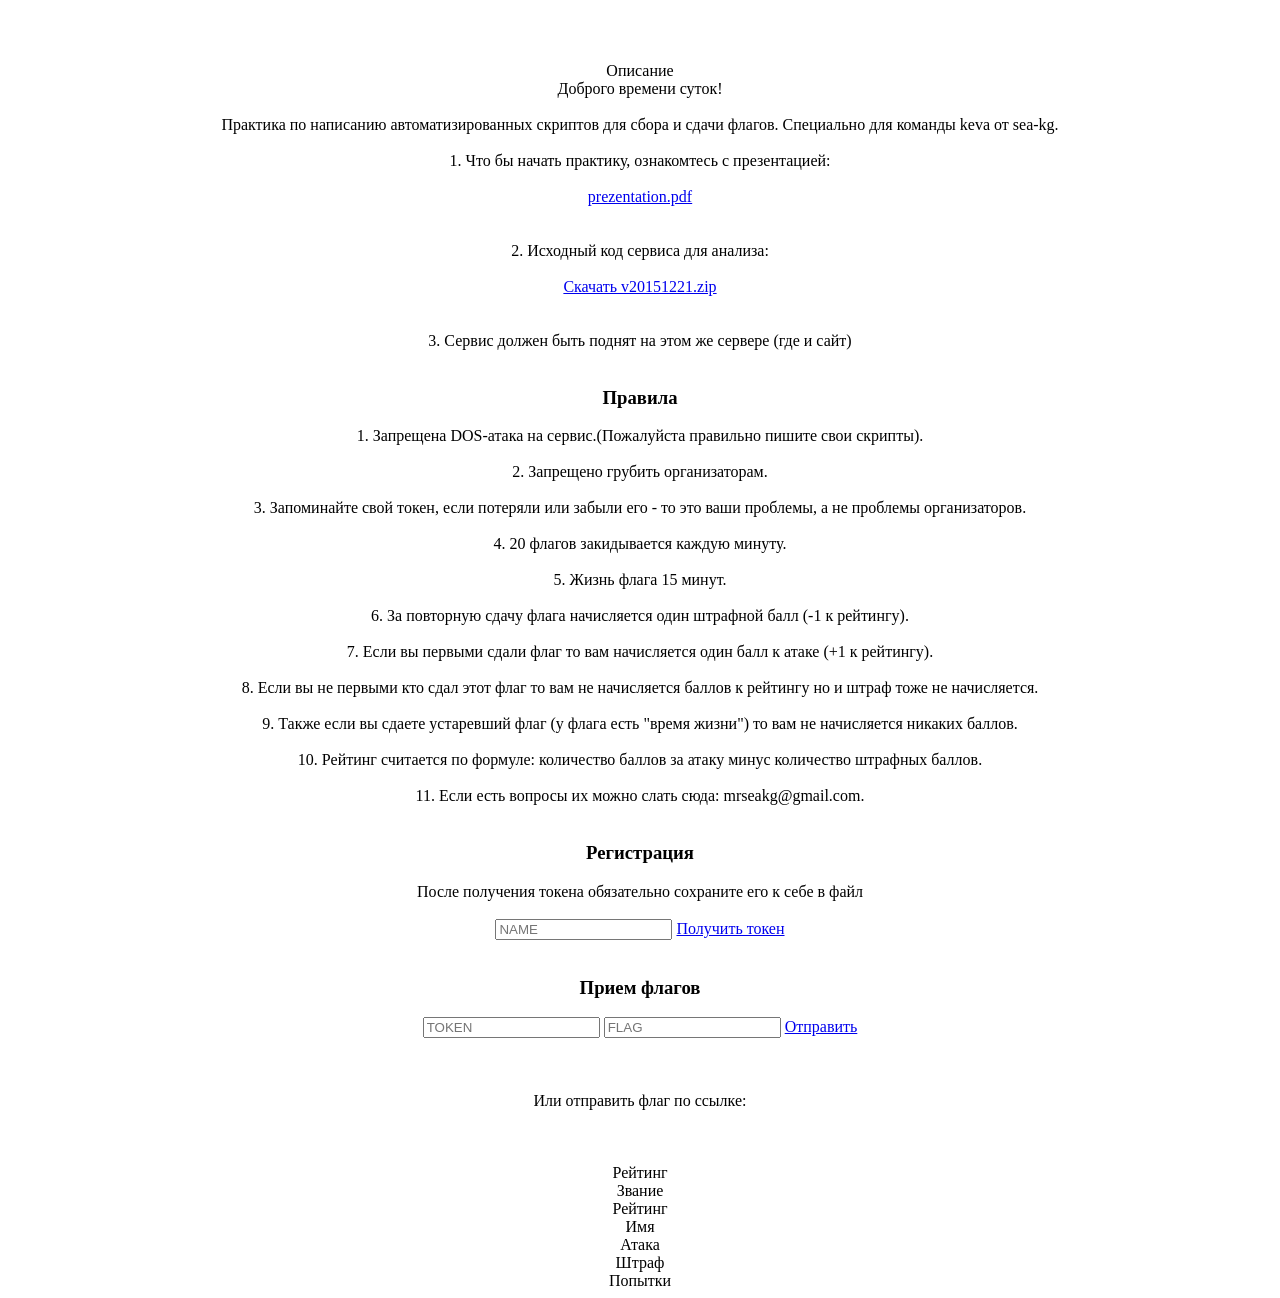
==== www/index.html @ c1d373c5 "Prepare handler rating" ====
<!DOCTYPE html>
<html>
	<head>
		<meta charset="utf-8">
		<title>ctf01d automation training</title>
		<link href="css/fhq.automationussr.css" rel="stylesheet" type="text/css">
		<script src="js/jquery-3.1.0.min.js" type="text/javascript"></script>
		<script src="js/fhq.automation-ussr.js"></script>
	</head>
	<body class="">
    <center>
		<div class="header">
		</div><br><br><br>
		<div class="content">
			<div class="content-block">
				<div class="content-header">Описание</div>
				<div class="content-text">
					Доброго времени суток!<br/><br/>
					Практика по написанию автоматизированных скриптов для сбора и сдачи флагов.
					Специально для команды keva от sea-kg.
					<br/><br/>
					1. Что бы начать практику, ознакомтесь c презентацией:<br/><br/>
					<center>
					<a href="prezentation.pdf" target="_blank">prezentation.pdf</a>
					</center>
					<br/><br/>
					2. Исходный код сервиса для анализа:<br/><br/>
					<center>
					<a href="v20151221.zip" target="_blank">Скачать v20151221.zip</a>
					</center>
					<br/><br/>
					3. Сервис должен быть поднят на этом же сервере (где и сайт)<br/><br/>
					<h3>Правила</h3>
					1. Запрещена DOS-атака на сервис.(Пожалуйста правильно пишите свои скрипты).
					<br><br>
					2. Запрещено грубить организаторам.<br><br>
					3. Запоминайте свой токен, если потеряли или забыли его - то это ваши проблемы, а не проблемы организаторов.<br><br>
					4. 20 флагов закидывается каждую минуту.<br><br>
					5. Жизнь флага 15 минут.<br><br>
					6. За повторную сдачу флага начисляется один штрафной балл (-1 к рейтингу).<br><br>
					7. Если вы первыми сдали флаг то вам начисляется один балл к атаке (+1 к рейтингу).<br><br>
					8. Если вы не первыми кто сдал этот флаг то вам не начисляется баллов к рейтингу но и штраф тоже не начисляется.<br><br>
					9. Также если вы сдаете устаревший флаг (у флага есть "время жизни") то вам не начисляется никаких баллов.<br><br>
					10. Рейтинг считается по формуле: количество баллов за атаку минус количество штрафных баллов.<br><br>
					11. Если есть вопросы их можно слать сюда: mrseakg@gmail.com.<br><br>
					<h3>Регистрация</h3>
					После получения токена обязательно сохраните его к себе в файл<br><br>
					<input type="text" id="user-name" placeholder="NAME" value=""/>
					<a class="fhqbtn" id="get_token" href="javascript:void(0)">Получить токен</a><br><br>
					<div id="user-token"></div>
					<h3>Прием флагов</h3>
					<input type="text" id="accept-token" placeholder="TOKEN" value=""/>
					<input type="text" id="accept-flag" placeholder="FLAG" value=""/>
					<a id="accept_flag" class="fhqbtn" href="javascript:void(0)">Отправить</a><br><br>
					<div id="accept-result"></div><br><br>
					Или отправить флаг по ссылке:<br><br>
					<center>
						<a id="link_send" href="" target="_blank"></a>
					</center>
					<br/><br/>
				</div>
			</div>
			<div class="content-block">
				<div class="content-header">Рейтинг</div>
				<div class="content-text table" id="rating">
					<div class="rating row">
						<div class="cell">Звание</div>
						<div class="cell">Рейтинг</div>
						<div class="cell">Имя</div>
						<div class="cell">Атака</div>
						<div class="cell">Штраф</div>
						<div class="cell">Попытки</div>
					</div>
				</div>
			</div>
		</div>
</html>
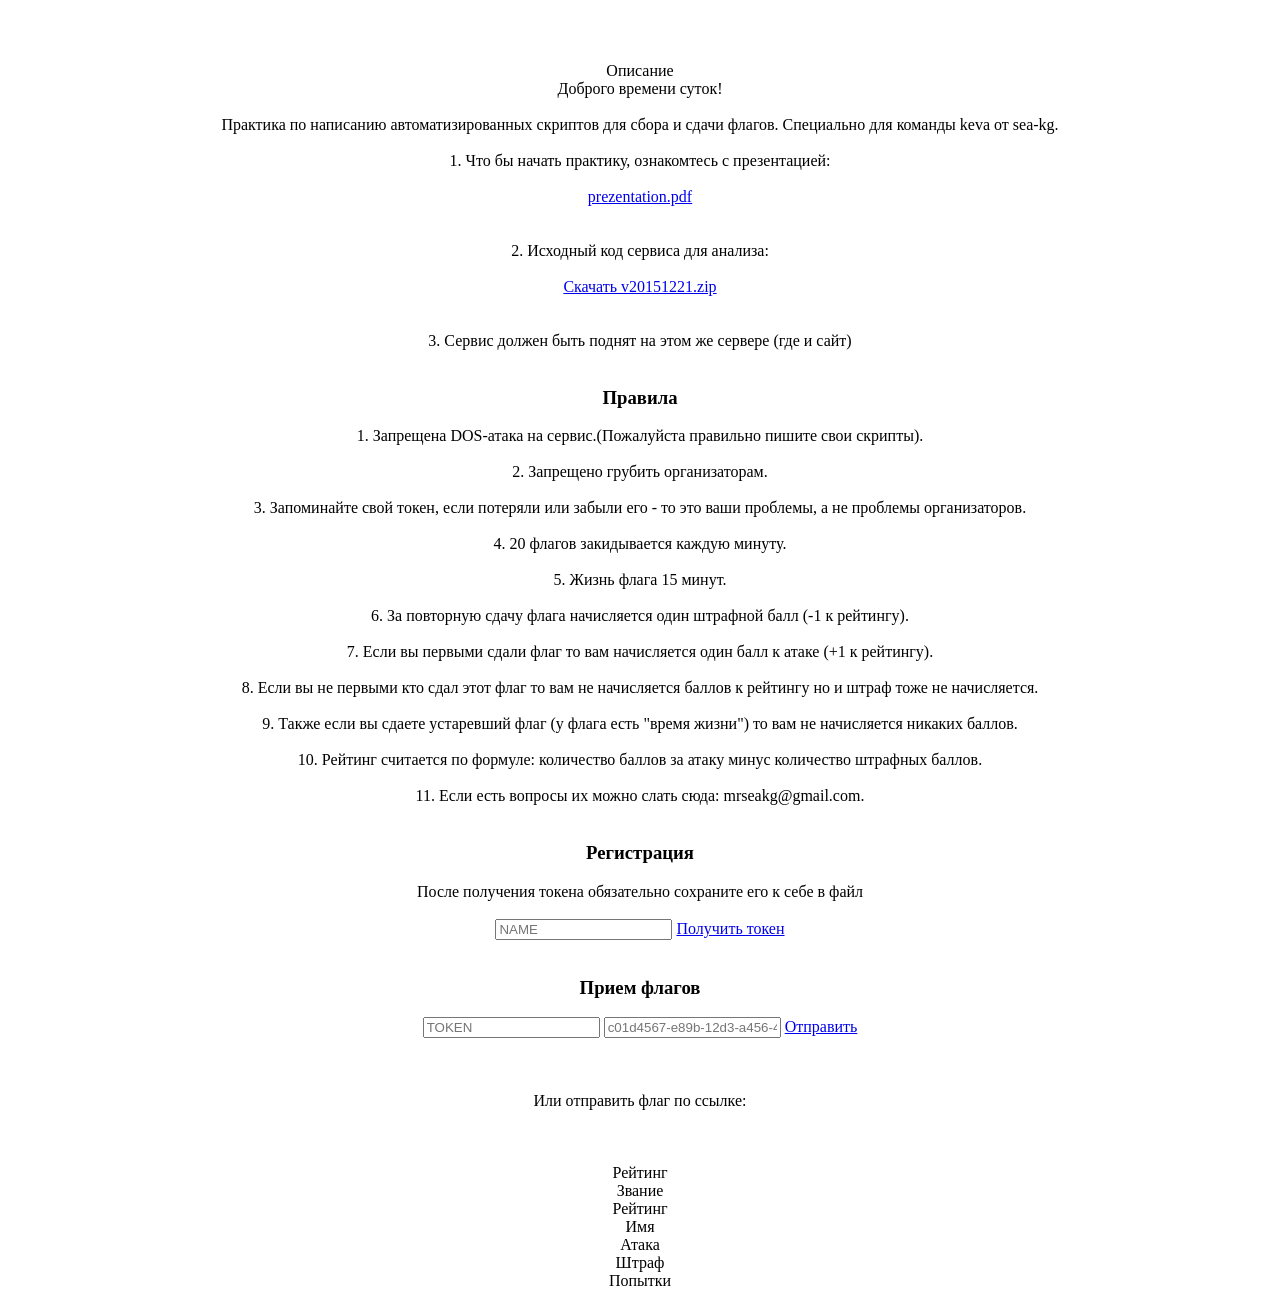
==== commit 07b1e8a4: "Added more checks before handling accepting flags" ====
--- a/www/index.html
+++ b/www/index.html
@@ -50,7 +50,7 @@
 					<div id="user-token"></div>
 					<h3>Прием флагов</h3>
 					<input type="text" id="accept-token" placeholder="TOKEN" value=""/>
-					<input type="text" id="accept-flag" placeholder="FLAG" value=""/>
+					<input type="text" id="accept-flag" placeholder="c01d4567-e89b-12d3-a456-426600000010" value=""/>
 					<a id="accept_flag" class="fhqbtn" href="javascript:void(0)">Отправить</a><br><br>
 					<div id="accept-result"></div><br><br>
 					Или отправить флаг по ссылке:<br><br>
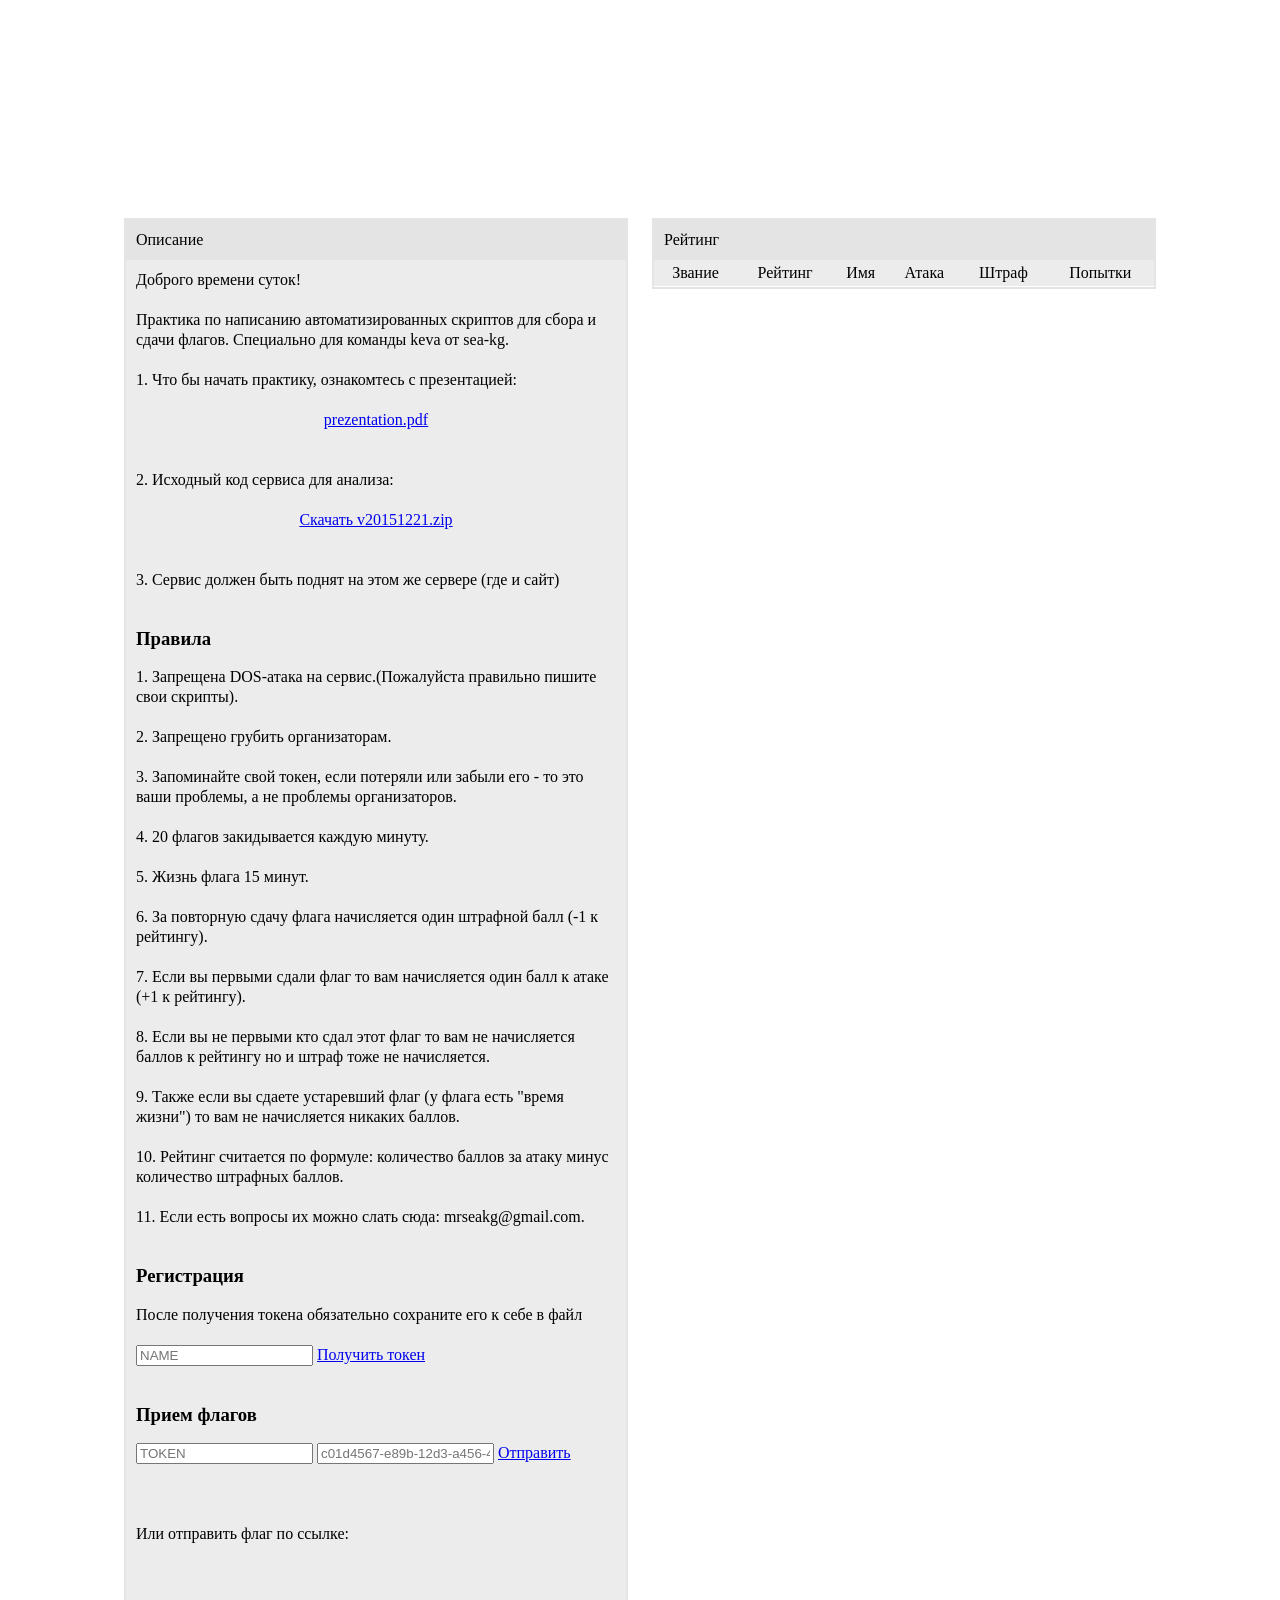
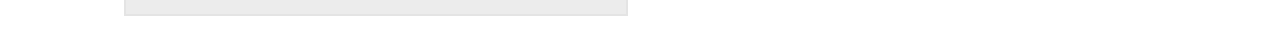
==== commit 46be0423: "Renamed files 'www/*/fhq.automationussr.*' to 'www/*/index.*'" ====
--- a/www/index.html
+++ b/www/index.html
@@ -3,9 +3,9 @@
 	<head>
 		<meta charset="utf-8">
 		<title>ctf01d automation training</title>
-		<link href="css/fhq.automationussr.css" rel="stylesheet" type="text/css">
+		<link href="css/index.css" rel="stylesheet" type="text/css">
 		<script src="js/jquery-3.1.0.min.js" type="text/javascript"></script>
-		<script src="js/fhq.automation-ussr.js"></script>
+		<script src="js/index.js"></script>
 	</head>
 	<body class="">
     <center>
--- a/www/css/index.css
+++ b/www/css/index.css
@@ -0,0 +1,81 @@
+
+body{
+	line-height: 20px;
+}
+
+h1 {
+	padding: 0px;
+	margin: 0px;
+}
+.header{
+	display: inline-block;
+	padding: 0px;
+	padding-bottom: 10px;
+	margin: 0px;
+	background-image: url(../images/backscreen3.png);
+	background-position: top center;
+	background-repeat: no-repeat;
+	width: 100%;
+	height: 150px;
+	/*line-height: 100px;*/
+	vertical-align: middle;
+	text-align: center;
+}
+
+.content{
+	padding: 0px;
+	margin: 0px;
+	vertical-align: top;
+	border-style: solid;
+	border-width:0px;
+	border-color:red;
+}
+
+.content-block{
+	display: inline-block;
+	border-style: solid;
+	border-width:2px;
+	border-color:#e4e4e4;
+	width: 500px;
+	margin: 10px;
+	/*position: relative;*/
+	vertical-align: top;
+	text-align: left;
+	background-color: rgba(228,228,228,0.7);
+}
+
+.content-header{
+	background-color: #e4e4e4;
+	padding: 10px;
+}
+.content-text{
+	padding: 10px;
+}
+
+.rating{
+	padding: 2px;
+}
+
+.table{
+	display: table;
+	width: 100%;
+	padding: 0px;
+}
+
+.row{
+	display: table-row;
+	
+}
+
+.cell{
+	display: table-cell;
+	padding: 3px;
+	text-align: center;
+	border-bottom: 1px solid #fff;
+}
+
+.row:hover{
+	background: #3e3e3e;
+	color: #e4e4e4;
+	cursor: pointer;
+}
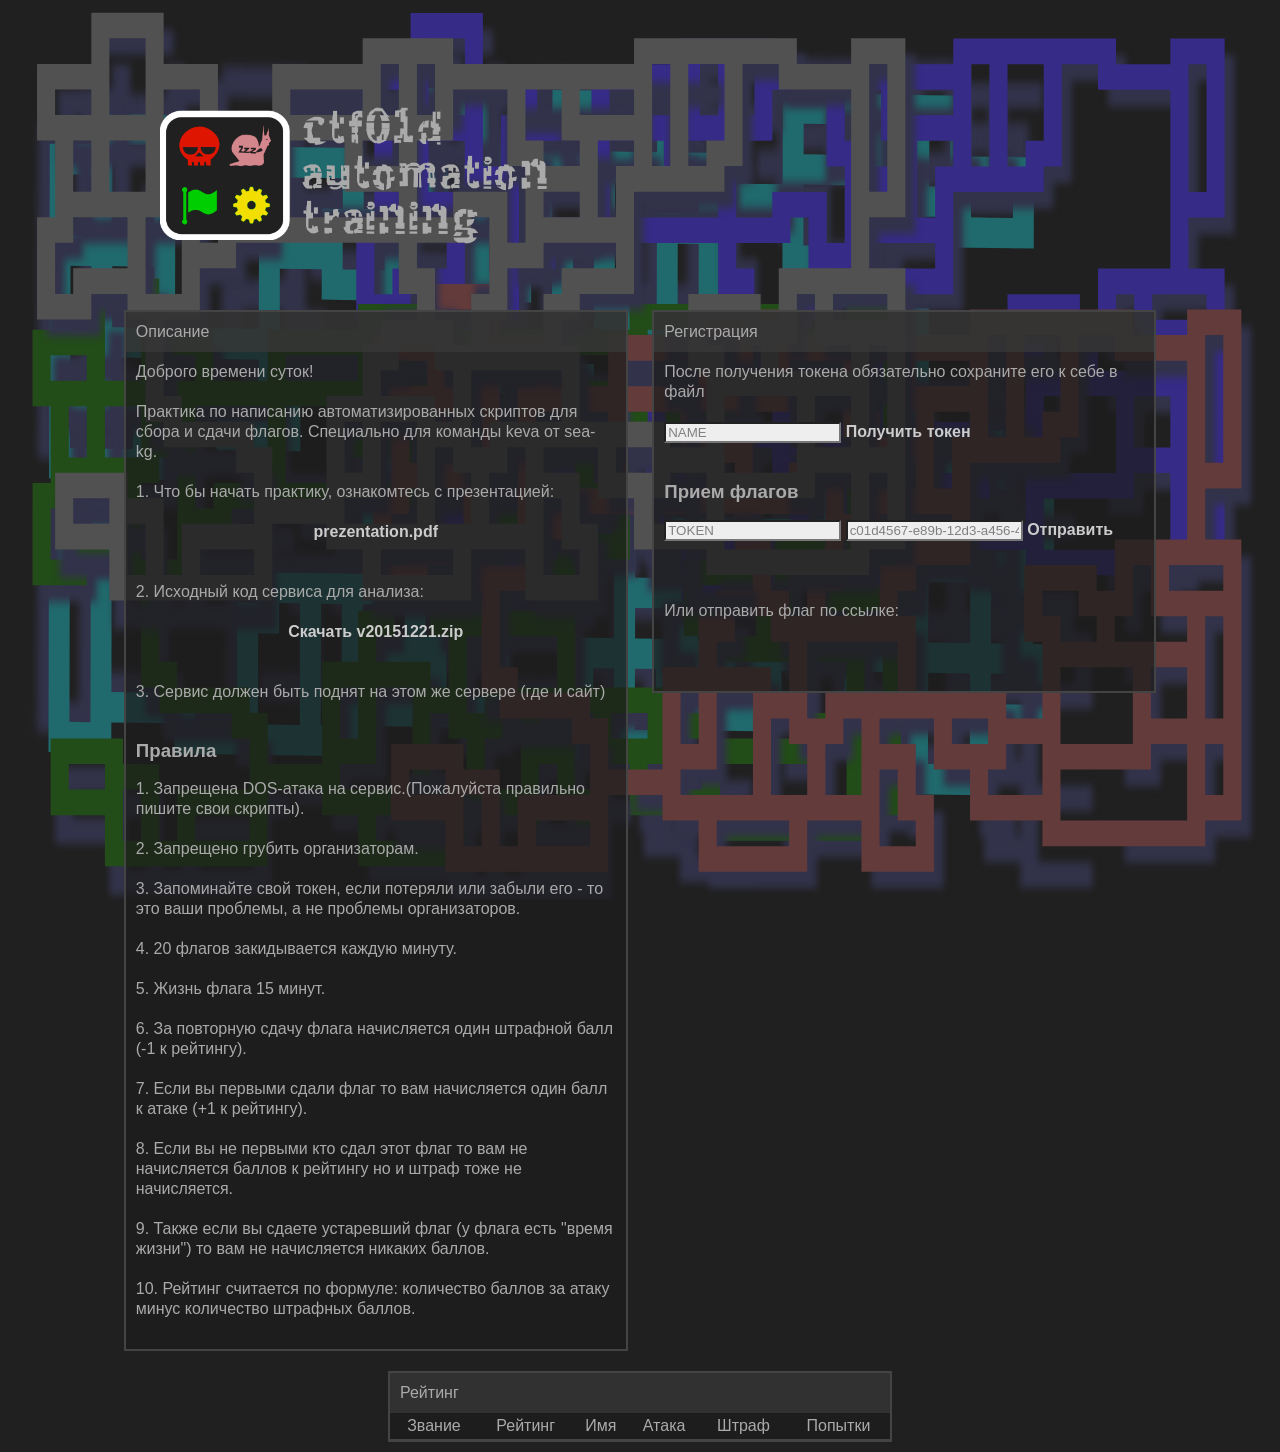
==== commit 1eb61eab: "Start redesign web front" ====
--- a/www/index.html
+++ b/www/index.html
@@ -1,77 +1,83 @@
 <!DOCTYPE html>
 <html>
-	<head>
-		<meta charset="utf-8">
-		<title>ctf01d automation training</title>
-		<link href="css/index.css" rel="stylesheet" type="text/css">
-		<script src="js/jquery-3.1.0.min.js" type="text/javascript"></script>
-		<script src="js/index.js"></script>
-	</head>
-	<body class="">
+  <head>
+    <meta charset="utf-8">
+    <title>ctf01d automation training</title>
+    <link rel="icon" type="image/png" sizes="32x32" href="/favicon-32x32.png">
+    <link rel="icon" type="image/png" sizes="16x16" href="/favicon-16x16.png">
+    <link href="css/index.css" rel="stylesheet" type="text/css">
+    <script src="js/jquery-3.1.0.min.js" type="text/javascript"></script>
+    <script src="js/index.js"></script>
+  </head>
+  <body class="">
     <center>
-		<div class="header">
-		</div><br><br><br>
-		<div class="content">
-			<div class="content-block">
-				<div class="content-header">Описание</div>
-				<div class="content-text">
-					Доброго времени суток!<br/><br/>
-					Практика по написанию автоматизированных скриптов для сбора и сдачи флагов.
-					Специально для команды keva от sea-kg.
-					<br/><br/>
-					1. Что бы начать практику, ознакомтесь c презентацией:<br/><br/>
-					<center>
-					<a href="prezentation.pdf" target="_blank">prezentation.pdf</a>
-					</center>
-					<br/><br/>
-					2. Исходный код сервиса для анализа:<br/><br/>
-					<center>
-					<a href="v20151221.zip" target="_blank">Скачать v20151221.zip</a>
-					</center>
-					<br/><br/>
-					3. Сервис должен быть поднят на этом же сервере (где и сайт)<br/><br/>
-					<h3>Правила</h3>
-					1. Запрещена DOS-атака на сервис.(Пожалуйста правильно пишите свои скрипты).
-					<br><br>
-					2. Запрещено грубить организаторам.<br><br>
-					3. Запоминайте свой токен, если потеряли или забыли его - то это ваши проблемы, а не проблемы организаторов.<br><br>
-					4. 20 флагов закидывается каждую минуту.<br><br>
-					5. Жизнь флага 15 минут.<br><br>
-					6. За повторную сдачу флага начисляется один штрафной балл (-1 к рейтингу).<br><br>
-					7. Если вы первыми сдали флаг то вам начисляется один балл к атаке (+1 к рейтингу).<br><br>
-					8. Если вы не первыми кто сдал этот флаг то вам не начисляется баллов к рейтингу но и штраф тоже не начисляется.<br><br>
-					9. Также если вы сдаете устаревший флаг (у флага есть "время жизни") то вам не начисляется никаких баллов.<br><br>
-					10. Рейтинг считается по формуле: количество баллов за атаку минус количество штрафных баллов.<br><br>
-					11. Если есть вопросы их можно слать сюда: mrseakg@gmail.com.<br><br>
-					<h3>Регистрация</h3>
-					После получения токена обязательно сохраните его к себе в файл<br><br>
-					<input type="text" id="user-name" placeholder="NAME" value=""/>
-					<a class="fhqbtn" id="get_token" href="javascript:void(0)">Получить токен</a><br><br>
-					<div id="user-token"></div>
-					<h3>Прием флагов</h3>
-					<input type="text" id="accept-token" placeholder="TOKEN" value=""/>
-					<input type="text" id="accept-flag" placeholder="c01d4567-e89b-12d3-a456-426600000010" value=""/>
-					<a id="accept_flag" class="fhqbtn" href="javascript:void(0)">Отправить</a><br><br>
-					<div id="accept-result"></div><br><br>
-					Или отправить флаг по ссылке:<br><br>
-					<center>
-						<a id="link_send" href="" target="_blank"></a>
-					</center>
-					<br/><br/>
-				</div>
-			</div>
-			<div class="content-block">
-				<div class="content-header">Рейтинг</div>
-				<div class="content-text table" id="rating">
-					<div class="rating row">
-						<div class="cell">Звание</div>
-						<div class="cell">Рейтинг</div>
-						<div class="cell">Имя</div>
-						<div class="cell">Атака</div>
-						<div class="cell">Штраф</div>
-						<div class="cell">Попытки</div>
-					</div>
-				</div>
-			</div>
-		</div>
+    <div class="ctf01d-automation-training-header">
+      ctf01d<br>automation<br>training
+    </div><br><br><br>
+    <div class="content">
+      <div class="content-block">
+        <div class="content-header">Описание</div>
+        <div class="content-text">
+          Доброго времени суток!<br/><br/>
+          Практика по написанию автоматизированных скриптов для сбора и сдачи флагов.
+          Специально для команды keva от sea-kg.
+          <br/><br/>
+          1. Что бы начать практику, ознакомтесь c презентацией:<br/><br/>
+          <center>
+          <a href="prezentation.pdf" target="_blank">prezentation.pdf</a>
+          </center>
+          <br/><br/>
+          2. Исходный код сервиса для анализа:<br/><br/>
+          <center>
+          <a href="v20151221.zip" target="_blank">Скачать v20151221.zip</a>
+          </center>
+          <br/><br/>
+          3. Сервис должен быть поднят на этом же сервере (где и сайт)<br/><br/>
+          <h3>Правила</h3>
+          1. Запрещена DOS-атака на сервис.(Пожалуйста правильно пишите свои скрипты).
+          <br><br>
+          2. Запрещено грубить организаторам.<br><br>
+          3. Запоминайте свой токен, если потеряли или забыли его - то это ваши проблемы, а не проблемы организаторов.<br><br>
+          4. 20 флагов закидывается каждую минуту.<br><br>
+          5. Жизнь флага 15 минут.<br><br>
+          6. За повторную сдачу флага начисляется один штрафной балл (-1 к рейтингу).<br><br>
+          7. Если вы первыми сдали флаг то вам начисляется один балл к атаке (+1 к рейтингу).<br><br>
+          8. Если вы не первыми кто сдал этот флаг то вам не начисляется баллов к рейтингу но и штраф тоже не начисляется.<br><br>
+          9. Также если вы сдаете устаревший флаг (у флага есть "время жизни") то вам не начисляется никаких баллов.<br><br>
+          10. Рейтинг считается по формуле: количество баллов за атаку минус количество штрафных баллов.<br><br>
+        </div>
+      </div>
+      <div class="content-block">
+        <div class="content-header">Регистрация</div>
+        <div class="content-text">
+          После получения токена обязательно сохраните его к себе в файл<br><br>
+          <input type="text" id="user-name" placeholder="NAME" value=""/>
+          <a class="fhqbtn" id="get_token" href="javascript:void(0)">Получить токен</a><br><br>
+          <div id="user-token"></div>
+          <h3>Прием флагов</h3>
+          <input type="text" id="accept-token" placeholder="TOKEN" value=""/>
+          <input type="text" id="accept-flag" placeholder="c01d4567-e89b-12d3-a456-426600000010" value=""/>
+          <a id="accept_flag" class="fhqbtn" href="javascript:void(0)">Отправить</a><br><br>
+          <div id="accept-result"></div><br><br>
+          Или отправить флаг по ссылке:<br><br>
+          <center>
+            <a id="link_send" href="" target="_blank"></a>
+          </center>
+          <br/><br/>
+        </div>
+      </div>
+      <div class="content-block">
+        <div class="content-header">Рейтинг</div>
+        <div class="content-text table" id="rating">
+          <div class="rating row">
+            <div class="cell">Звание</div>
+            <div class="cell">Рейтинг</div>
+            <div class="cell">Имя</div>
+            <div class="cell">Атака</div>
+            <div class="cell">Штраф</div>
+            <div class="cell">Попытки</div>
+          </div>
+        </div>
+      </div>
+    </div>
 </html>
--- a/www/css/index.css
+++ b/www/css/index.css
@@ -1,81 +1,127 @@
+@font-face { font-family: TheGuidingThread; src: url('../fonts/TheGuidingThread.ttf'); }
 
-body{
-	line-height: 20px;
+body {
+  background-color: #000;
+  font: 12pt/10pt Arial;
+  padding: 0px;
+  margin: 0px;
+  background-color: #202020;
+  color: #aaa;
+  line-height: 20px;
+  background-image: url(../images/background.svg);
+  background-repeat: no-repeat;
+  background-size: 100% 100%;
+  background-position: 0px 0px;
+}
+
+body, html {
+    height: 100%;
+    text-align: center;
 }
 
 h1 {
-	padding: 0px;
-	margin: 0px;
+  padding: 0px;
+  margin: 0px;
 }
-.header{
-	display: inline-block;
-	padding: 0px;
-	padding-bottom: 10px;
-	margin: 0px;
-	background-image: url(../images/backscreen3.png);
-	background-position: top center;
-	background-repeat: no-repeat;
-	width: 100%;
-	height: 150px;
-	/*line-height: 100px;*/
-	vertical-align: middle;
-	text-align: center;
+
+.ctf01d-automation-training-header {
+  background-size: 130px 130px;
+  display: inline-block;
+  padding: 0px;
+  padding-bottom: 10px;
+  margin: 0px;
+  background-image: url(../images/logo.png);
+  background-position: 10px 10px;
+  background-repeat: no-repeat;
+  width: calc(100% - 350px);
+  margin-top: 100px;
+  margin-left: 100px;
+  height: 150px;
+  line-height: 45px;
+  vertical-align: middle;
+  text-align: left;
+  padding-left: 150px;
+  font-size: 45px;
+  font-weight: bold;
+  font-family: TheGuidingThread;
 }
 
 .content{
-	padding: 0px;
-	margin: 0px;
-	vertical-align: top;
-	border-style: solid;
-	border-width:0px;
-	border-color:red;
+  padding: 0px;
+  margin: 0px;
+  vertical-align: top;
+  border-style: solid;
+  border-width:0px;
+  border-color:red;
 }
 
 .content-block{
-	display: inline-block;
-	border-style: solid;
-	border-width:2px;
-	border-color:#e4e4e4;
-	width: 500px;
-	margin: 10px;
-	/*position: relative;*/
-	vertical-align: top;
-	text-align: left;
-	background-color: rgba(228,228,228,0.7);
+  display: inline-block;
+  border-style: solid;
+  border-width:2px;
+  border-color:#444;
+  width: 500px;
+  margin: 10px;
+  /*position: relative;*/
+  vertical-align: top;
+  text-align: left;
+  background-color: rgba(28,28,28,0.7)
 }
 
-.content-header{
-	background-color: #e4e4e4;
-	padding: 10px;
+.content-header {
+  background-color: rgba(58,58,58,0.7);
+  padding: 10px;
 }
 .content-text{
-	padding: 10px;
+  padding: 10px;
 }
 
 .rating{
-	padding: 2px;
+  padding: 2px;
 }
 
 .table{
-	display: table;
-	width: 100%;
-	padding: 0px;
+  display: table;
+  width: 100%;
+  padding: 0px;
 }
 
 .row{
-	display: table-row;
-	
+  display: table-row;
 }
 
 .cell{
-	display: table-cell;
-	padding: 3px;
-	text-align: center;
-	border-bottom: 1px solid #fff;
+  display: table-cell;
+  padding: 3px;
+  text-align: center;
+  border-bottom: 1px solid #444;
 }
 
 .row:hover{
-	background: #3e3e3e;
-	color: #e4e4e4;
-	cursor: pointer;
+  background: #3e3e3e;
+  color: #e4e4e4;
+  cursor: pointer;
 }
+
+a {
+  color: #ccc;
+  text-decoration: none;
+  font-weight: bold;
+  transition: 0.3s;
+}
+
+/* Hover state: Red underline */
+a:hover {
+  text-decoration: underline;
+  color: #ed490a;
+}
+
+input {
+  color: #ff0000;           /* Red text color */
+  background-color: #eee;   /* Light gray background */
+  caret-color: blue;        /* Color of the blinking cursor */
+}
+
+input::placeholder {
+  color: gray;              /* Color of the placeholder text */
+}
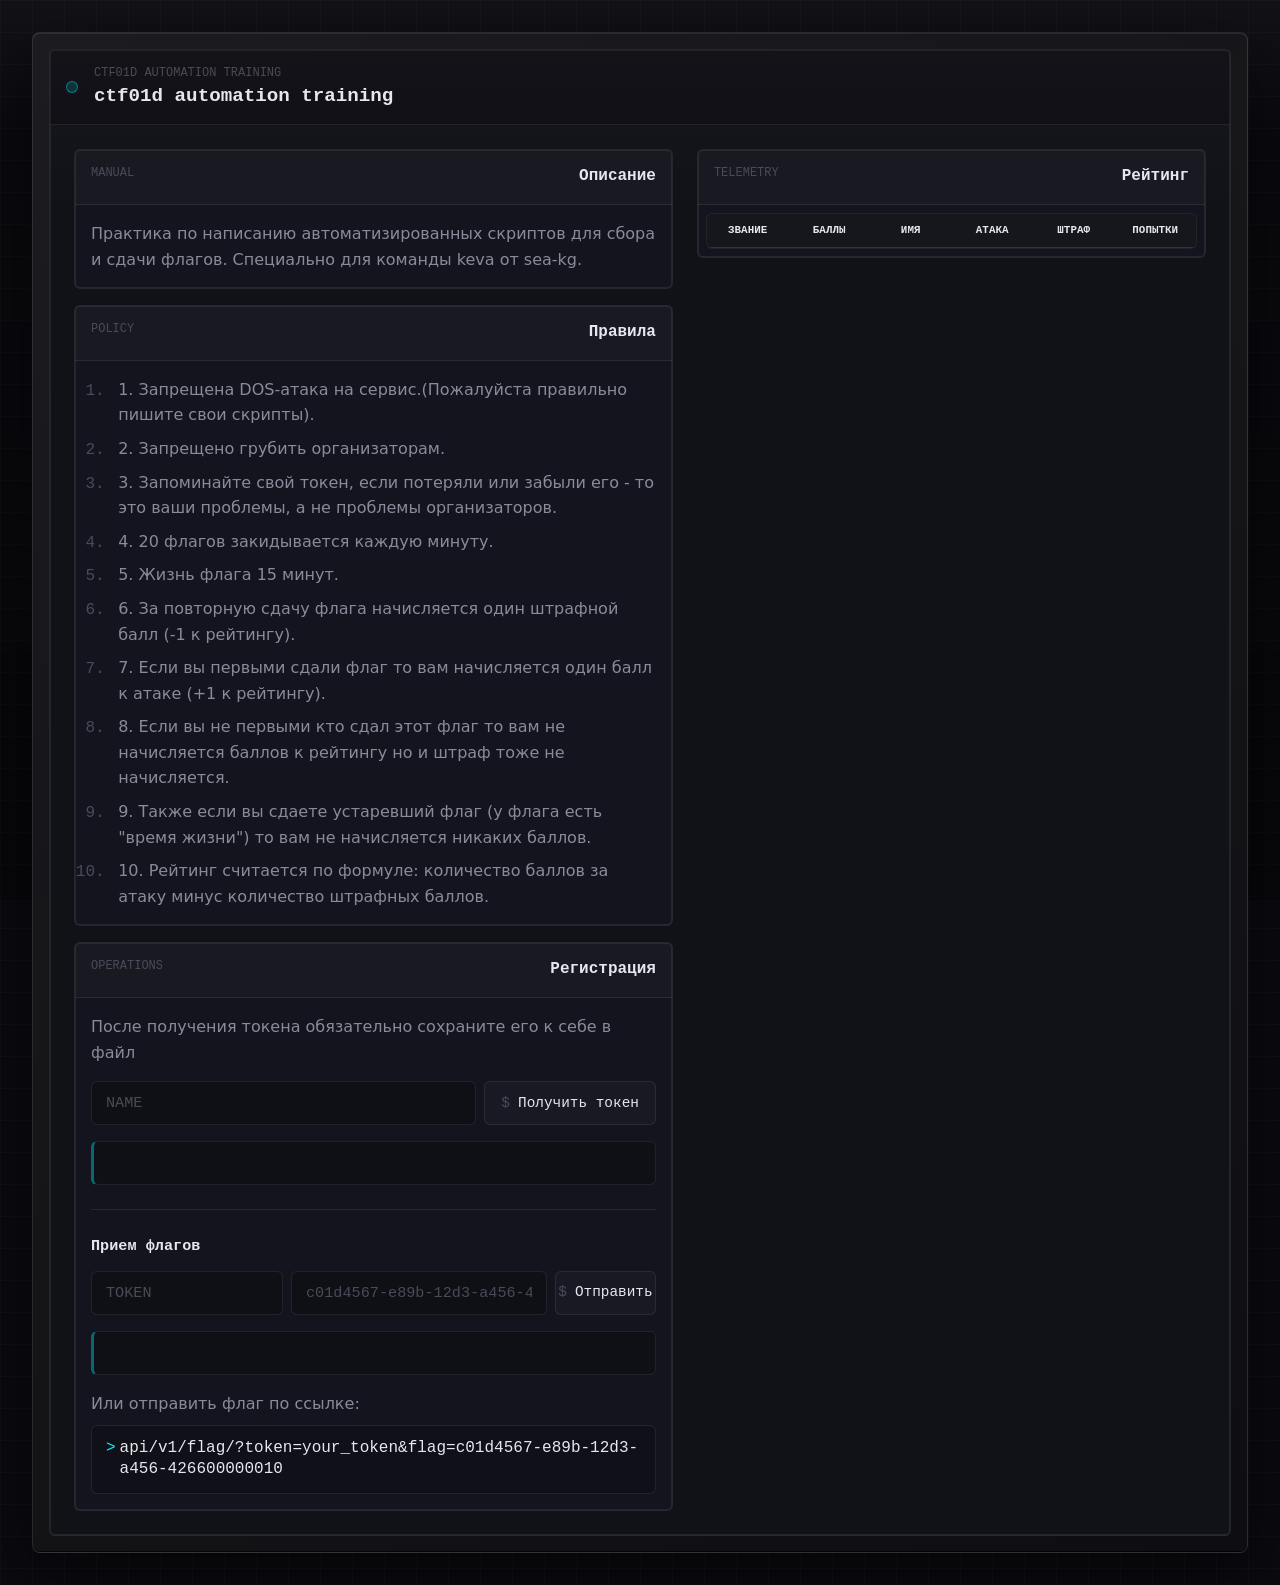
==== commit becca4c1: "Merge pull request #3 from Ctranikinn/master ui/ux" ====
--- a/www/index.html
+++ b/www/index.html
@@ -1,83 +1,134 @@
-<!DOCTYPE html>
-<html>
-  <head>
-    <meta charset="utf-8">
-    <title>ctf01d automation training</title>
-    <link rel="icon" type="image/png" sizes="32x32" href="/favicon-32x32.png">
-    <link rel="icon" type="image/png" sizes="16x16" href="/favicon-16x16.png">
-    <link href="css/index.css" rel="stylesheet" type="text/css">
-    <script src="js/jquery-3.1.0.min.js" type="text/javascript"></script>
-    <script src="js/index.js"></script>
-  </head>
-  <body class="">
-    <center>
-    <div class="ctf01d-automation-training-header">
-      ctf01d<br>automation<br>training
-    </div><br><br><br>
-    <div class="content">
-      <div class="content-block">
-        <div class="content-header">Описание</div>
-        <div class="content-text">
-          Доброго времени суток!<br/><br/>
-          Практика по написанию автоматизированных скриптов для сбора и сдачи флагов.
-          Специально для команды keva от sea-kg.
-          <br/><br/>
-          1. Что бы начать практику, ознакомтесь c презентацией:<br/><br/>
-          <center>
-          <a href="prezentation.pdf" target="_blank">prezentation.pdf</a>
-          </center>
-          <br/><br/>
-          2. Исходный код сервиса для анализа:<br/><br/>
-          <center>
-          <a href="v20151221.zip" target="_blank">Скачать v20151221.zip</a>
-          </center>
-          <br/><br/>
-          3. Сервис должен быть поднят на этом же сервере (где и сайт)<br/><br/>
-          <h3>Правила</h3>
-          1. Запрещена DOS-атака на сервис.(Пожалуйста правильно пишите свои скрипты).
-          <br><br>
-          2. Запрещено грубить организаторам.<br><br>
-          3. Запоминайте свой токен, если потеряли или забыли его - то это ваши проблемы, а не проблемы организаторов.<br><br>
-          4. 20 флагов закидывается каждую минуту.<br><br>
-          5. Жизнь флага 15 минут.<br><br>
-          6. За повторную сдачу флага начисляется один штрафной балл (-1 к рейтингу).<br><br>
-          7. Если вы первыми сдали флаг то вам начисляется один балл к атаке (+1 к рейтингу).<br><br>
-          8. Если вы не первыми кто сдал этот флаг то вам не начисляется баллов к рейтингу но и штраф тоже не начисляется.<br><br>
-          9. Также если вы сдаете устаревший флаг (у флага есть "время жизни") то вам не начисляется никаких баллов.<br><br>
-          10. Рейтинг считается по формуле: количество баллов за атаку минус количество штрафных баллов.<br><br>
-        </div>
-      </div>
-      <div class="content-block">
-        <div class="content-header">Регистрация</div>
-        <div class="content-text">
-          После получения токена обязательно сохраните его к себе в файл<br><br>
-          <input type="text" id="user-name" placeholder="NAME" value=""/>
-          <a class="fhqbtn" id="get_token" href="javascript:void(0)">Получить токен</a><br><br>
-          <div id="user-token"></div>
-          <h3>Прием флагов</h3>
-          <input type="text" id="accept-token" placeholder="TOKEN" value=""/>
-          <input type="text" id="accept-flag" placeholder="c01d4567-e89b-12d3-a456-426600000010" value=""/>
-          <a id="accept_flag" class="fhqbtn" href="javascript:void(0)">Отправить</a><br><br>
-          <div id="accept-result"></div><br><br>
-          Или отправить флаг по ссылке:<br><br>
-          <center>
-            <a id="link_send" href="" target="_blank"></a>
-          </center>
-          <br/><br/>
-        </div>
-      </div>
-      <div class="content-block">
-        <div class="content-header">Рейтинг</div>
-        <div class="content-text table" id="rating">
-          <div class="rating row">
-            <div class="cell">Звание</div>
-            <div class="cell">Рейтинг</div>
-            <div class="cell">Имя</div>
-            <div class="cell">Атака</div>
-            <div class="cell">Штраф</div>
-            <div class="cell">Попытки</div>
-          </div>
-        </div>
-      </div>
-    </div>
-</html>
+<!DOCTYPE html>
+<html lang="ru">
+  <head>
+    <meta charset="utf-8">
+    <meta name="viewport" content="width=device-width, initial-scale=1">
+    <title>ctf01d automation training</title>
+    <link href="css/index.css" rel="stylesheet" type="text/css">
+    <script src="js/jquery-3.1.0.min.js" type="text/javascript"></script>
+    <script src="js/index.js" defer></script>
+	<link rel="icon" type="image/png" sizes="32x32" href="/favicon-32x32.png">
+	<link rel="icon" type="image/png" sizes="16x16" href="/favicon-16x16.png">
+  </head>
+  <body>
+    <main class="app-shell">
+      <div class="monitor-bezel">
+        <div class="monitor-screen" aria-label="ctf01d automation training">
+          <header class="console-header">
+            <div class="console-header__identity">
+              <span class="status-dot" aria-hidden="true"></span>
+              <div>
+                <p class="eyebrow">ctf01d automation training</p>
+                <h1>ctf01d automation training</h1>
+              </div>
+            </div>
+          </header>
+
+          <div class="workspace-grid">
+            <div class="workspace-main">
+              <section class="terminal-panel terminal-panel--intro" aria-labelledby="description-title">
+                <div class="terminal-panel__header">
+                  <p class="panel-kicker">manual</p>
+                  <h2 id="description-title">Описание</h2>
+                </div>
+
+                <div class="terminal-panel__body prose-grid">
+                  <p>
+                    Практика по написанию автоматизированных скриптов для сбора и сдачи флагов.
+                    Специально для команды keva от sea-kg.
+                  </p>
+                </div>
+              </section>
+
+              <section class="terminal-panel" aria-labelledby="rules-title">
+                <div class="terminal-panel__header">
+                  <p class="panel-kicker">policy</p>
+                  <h2 id="rules-title">Правила</h2>
+                </div>
+
+                <div class="terminal-panel__body">
+                  <ol class="rules-list">
+                    <li>1. Запрещена DOS-атака на сервис.(Пожалуйста правильно пишите свои скрипты).</li>
+                    <li>2. Запрещено грубить организаторам.</li>
+                    <li>3. Запоминайте свой токен, если потеряли или забыли его - то это ваши проблемы, а не проблемы организаторов.</li>
+                    <li>4. 20 флагов закидывается каждую минуту.</li>
+                    <li>5. Жизнь флага 15 минут.</li>
+                    <li>6. За повторную сдачу флага начисляется один штрафной балл (-1 к рейтингу).</li>
+                    <li>7. Если вы первыми сдали флаг то вам начисляется один балл к атаке (+1 к рейтингу).</li>
+                    <li>8. Если вы не первыми кто сдал этот флаг то вам не начисляется баллов к рейтингу но и штраф тоже не начисляется.</li>
+                    <li>9. Также если вы сдаете устаревший флаг (у флага есть "время жизни") то вам не начисляется никаких баллов.</li>
+                    <li>10. Рейтинг считается по формуле: количество баллов за атаку минус количество штрафных баллов.</li>
+                  </ol>
+                </div>
+              </section>
+
+              <section class="terminal-panel controls-panel" aria-labelledby="actions-title">
+                <div class="terminal-panel__header">
+                  <p class="panel-kicker">operations</p>
+                  <h2 id="actions-title">Регистрация</h2>
+                </div>
+
+                <div class="terminal-panel__body action-stack">
+                  <div class="command-block">
+                    <p class="command-copy">После получения токена обязательно сохраните его к себе в файл</p>
+                    <div class="command-grid" data-command="signup">
+                      <label class="sr-only" for="user-name">NAME</label>
+                      <input type="text" id="user-name" placeholder="NAME" value="" autocomplete="name">
+                      <button class="cmd-btn" id="get_token" type="button">Получить токен</button>
+                    </div>
+                    <output class="status-output" id="user-token" aria-live="polite"></output>
+                  </div>
+
+                  <div class="command-block">
+                    <h3>Прием флагов</h3>
+                    <div class="command-grid command-grid--flag" data-command="flag">
+                      <label class="sr-only" for="accept-token">TOKEN</label>
+                      <input type="text" id="accept-token" placeholder="TOKEN" value="" autocomplete="off">
+                      <label class="sr-only" for="accept-flag">FLAG</label>
+                      <input type="text" id="accept-flag" placeholder="c01d4567-e89b-12d3-a456-426600000010" value="" autocomplete="off">
+                      <button class="cmd-btn" id="accept_flag" type="button">Отправить</button>
+                    </div>
+                    <output class="status-output" id="accept-result" aria-live="polite"></output>
+
+                    <div class="link-console">
+                      <span>Или отправить флаг по ссылке:</span>
+                      <a id="link_send" class="terminal-link terminal-link--wide" href="" target="_blank" rel="noopener"></a>
+                    </div>
+                  </div>
+                </div>
+              </section>
+            </div>
+
+            <aside class="workspace-side" aria-labelledby="rating-title">
+              <section class="terminal-panel rating-panel">
+                <div class="terminal-panel__header">
+                  <p class="panel-kicker">telemetry</p>
+                  <h2 id="rating-title">Рейтинг</h2>
+                </div>
+
+                <div class="terminal-panel__body">
+                  <div class="table-scroll" tabindex="0">
+                    <table class="rating-table" id="rating">
+                      <caption class="sr-only">Рейтинг</caption>
+                      <thead>
+                        <tr>
+                          <th scope="col">Звание</th>
+                          <th scope="col">Баллы</th>
+                          <th scope="col">Имя</th>
+                          <th scope="col">Атака</th>
+                          <th scope="col">Штраф</th>
+                          <th scope="col">Попытки</th>
+                        </tr>
+                      </thead>
+                      <tbody></tbody>
+                    </table>
+                  </div>
+                </div>
+              </section>
+            </aside>
+          </div>
+        </div>
+      </div>
+    </main>
+  </body>
+</html>
--- a/www/css/index.css
+++ b/www/css/index.css
@@ -1,127 +1,650 @@
-@font-face { font-family: TheGuidingThread; src: url('../fonts/TheGuidingThread.ttf'); }
+:root {
+  --bg-primary: #0a0a0f;
+  --bg-secondary: #111118;
+  --bg-panel: #14141e;
+  --text-primary: #e6e6ef;
+  --text-secondary: #8a8a9a;
+  --text-muted: #4a4a5a;
+  --accent: #00f0ff;
+  --accent-dim: rgba(0, 240, 255, 0.15);
+  --success: #00ff9d;
+  --warning: #ffaa00;
+  --error: #ff4d4d;
+  --border-subtle: rgba(255, 255, 255, 0.08);
+  --border-active: rgba(0, 240, 255, 0.4);
+  --font-mono: 'JetBrains Mono', 'Fira Code', ui-monospace, monospace;
+  --font-sans: 'Inter', system-ui, sans-serif;
+  --space-xs: 0.25rem; --space-sm: 0.5rem; --space-md: 1rem;
+  --space-lg: 1.5rem; --space-xl: 2rem; --space-xxl: 3rem;
+  --radius-panel: 6px;
+  --shadow-inset: inset 0 0 0 1px var(--border-subtle);
+  --transition-fast: 150ms ease;
+}
+
+* {
+  box-sizing: border-box;
+}
+
+html {
+  min-width: 320px;
+  min-height: 100%;
+  color-scheme: dark;
+  background: var(--bg-primary);
+}
 
 body {
-  background-color: #000;
-  font: 12pt/10pt Arial;
-  padding: 0px;
-  margin: 0px;
-  background-color: #202020;
-  color: #aaa;
-  line-height: 20px;
-  background-image: url(../images/background.svg);
-  background-repeat: no-repeat;
-  background-size: 100% 100%;
-  background-position: 0px 0px;
-}
-
-body, html {
-    height: 100%;
-    text-align: center;
-}
-
-h1 {
-  padding: 0px;
-  margin: 0px;
-}
-
-.ctf01d-automation-training-header {
-  background-size: 130px 130px;
+  min-height: 100vh;
+  margin: 0;
+  overflow-x: hidden;
+  color: var(--text-primary);
+  font-family: var(--font-sans);
+  font-size: 16px;
+  line-height: 1.6;
+  background:
+    linear-gradient(rgba(255, 255, 255, 0.018) 1px, transparent 1px),
+    linear-gradient(90deg, rgba(255, 255, 255, 0.018) 1px, transparent 1px),
+    var(--bg-primary);
+  background-size: 32px 32px;
+}
+
+body::before {
+  content: "";
+  position: fixed;
+  inset: 0;
+  pointer-events: none;
+  background:
+    linear-gradient(180deg, rgba(255, 255, 255, 0.035), transparent 9rem),
+    linear-gradient(180deg, transparent, rgba(0, 0, 0, 0.28));
+}
+
+button,
+input {
+  font: inherit;
+}
+
+button {
+  border: 0;
+}
+
+a {
+  color: var(--text-primary);
+  text-decoration: none;
+}
+
+a,
+button,
+input,
+.table-scroll {
+  transition:
+    border-color var(--transition-fast),
+    background-color var(--transition-fast),
+    color var(--transition-fast),
+    box-shadow var(--transition-fast),
+    transform var(--transition-fast);
+}
+
+a:focus-visible,
+button:focus-visible,
+input:focus-visible,
+.table-scroll:focus-visible {
+  outline: 0;
+  border-color: var(--border-active);
+  box-shadow: 0 0 0 3px var(--accent-dim);
+}
+
+h1,
+h2,
+h3,
+p,
+ol {
+  margin-top: 0;
+}
+
+p,
+ol {
+  margin-bottom: 0;
+}
+
+.app-shell {
+  position: relative;
+  z-index: 1;
+  width: min(100%, 1440px);
+  min-height: 100vh;
+  margin: 0 auto;
+  padding: var(--space-md);
+}
+
+.monitor-bezel {
+  border: 1px solid rgba(255, 255, 255, 0.11);
+  border-radius: 8px;
+  padding: var(--space-md);
+  background:
+    linear-gradient(145deg, rgba(255, 255, 255, 0.08), rgba(255, 255, 255, 0.02)),
+    #09090d;
+  box-shadow:
+    0 24px 70px rgba(0, 0, 0, 0.42),
+    inset 0 1px 0 rgba(255, 255, 255, 0.08),
+    inset 0 -1px 0 rgba(0, 0, 0, 0.8);
+}
+
+.monitor-screen {
+  overflow: hidden;
+  border: 1px solid var(--border-subtle);
+  border-radius: var(--radius-panel);
+  background:
+    linear-gradient(180deg, rgba(255, 255, 255, 0.025), transparent 10rem),
+    var(--bg-secondary);
+  box-shadow: var(--shadow-inset);
+}
+
+.console-header {
+  display: flex;
+  align-items: center;
+  justify-content: space-between;
+  gap: var(--space-md);
+  padding: var(--space-md);
+  border-bottom: 1px solid var(--border-subtle);
+  background: rgba(0, 0, 0, 0.18);
+}
+
+.console-header__identity {
+  display: flex;
+  align-items: center;
+  min-width: 0;
+  gap: var(--space-md);
+}
+
+.status-dot {
+  flex: 0 0 auto;
+  width: 0.75rem;
+  height: 0.75rem;
+  border: 1px solid var(--border-active);
+  border-radius: 50%;
+  background: var(--accent-dim);
+}
+
+.eyebrow,
+.panel-kicker {
+  margin-bottom: var(--space-xs);
+  color: var(--text-muted);
+  font-family: var(--font-mono);
+  font-size: 0.75rem;
+  line-height: 1.2;
+  text-transform: uppercase;
+}
+
+.console-header h1 {
+  margin: 0;
+  overflow-wrap: anywhere;
+  color: var(--text-primary);
+  font-family: var(--font-mono);
+  font-size: 1.2rem;
+  font-weight: 700;
+  line-height: 1.25;
+}
+
+.workspace-grid {
+  display: grid;
+  grid-template-columns: 1fr;
+  gap: var(--space-md);
+  padding: var(--space-md);
+}
+
+.workspace-main {
+  display: grid;
+  min-width: 0;
+  gap: var(--space-md);
+}
+
+.workspace-side {
+  min-width: 0;
+}
+
+.terminal-panel {
+  overflow: hidden;
+  border: 1px solid var(--border-subtle);
+  border-radius: var(--radius-panel);
+  background: var(--bg-panel);
+  box-shadow: var(--shadow-inset);
+}
+
+.terminal-panel__header {
+  display: flex;
+  align-items: flex-start;
+  justify-content: space-between;
+  gap: var(--space-md);
+  padding: var(--space-md);
+  border-bottom: 1px solid var(--border-subtle);
+  background: rgba(255, 255, 255, 0.018);
+}
+
+.terminal-panel__header h2 {
+  margin: 0;
+  overflow-wrap: anywhere;
+  color: var(--text-primary);
+  font-family: var(--font-mono);
+  font-size: 1rem;
+  line-height: 1.35;
+}
+
+.terminal-panel__body {
+  display: grid;
+  gap: var(--space-md);
+  padding: var(--space-md);
+}
+
+.prose-grid {
+  color: var(--text-secondary);
+}
+
+.resource-list,
+.rules-list {
+  display: grid;
+  gap: var(--space-sm);
+  padding-left: 1.45rem;
+  color: var(--text-secondary);
+}
+
+.resource-list li,
+.rules-list li {
+  padding-left: var(--space-xs);
+}
+
+.resource-list li::marker,
+.rules-list li::marker {
+  color: var(--text-muted);
+  font-family: var(--font-mono);
+}
+
+.resource-list li {
+  display: list-item;
+}
+
+.resource-list span {
+  display: block;
+  margin-bottom: var(--space-xs);
+}
+
+.action-stack {
+  gap: var(--space-lg);
+}
+
+.command-block {
+  display: grid;
+  gap: var(--space-md);
+}
+
+.command-block + .command-block {
+  padding-top: var(--space-lg);
+  border-top: 1px solid var(--border-subtle);
+}
+
+.command-block h3 {
+  margin-bottom: calc(-1 * var(--space-xs));
+  color: var(--text-primary);
+  font-family: var(--font-mono);
+  font-size: 0.95rem;
+}
+
+.command-copy {
+  color: var(--text-secondary);
+}
+
+.command-grid {
+  display: grid;
+  grid-template-columns: 1fr;
+  gap: var(--space-sm);
+}
+
+input {
+  width: 100%;
+  min-width: 0;
+  min-height: 44px;
+  padding: 0.75rem 0.875rem;
+  color: var(--text-primary);
+  font-family: var(--font-mono);
+  font-size: 0.95rem;
+  line-height: 1.2;
+  caret-color: var(--accent);
+  border: 1px solid var(--border-subtle);
+  border-radius: var(--radius-panel);
+  background: rgba(0, 0, 0, 0.24);
+}
+
+input::placeholder {
+  color: var(--text-muted);
+  opacity: 1;
+}
+
+input:hover {
+  border-color: rgba(255, 255, 255, 0.18);
+}
+
+.cmd-btn {
+  display: inline-flex;
+  align-items: center;
+  justify-content: center;
+  min-height: 44px;
+  min-width: 44px;
+  gap: var(--space-sm);
+  padding: 0.75rem 1rem;
+  color: var(--text-primary);
+  font-family: var(--font-mono);
+  font-size: 0.9rem;
+  line-height: 1.2;
+  text-align: center;
+  cursor: pointer;
+  border: 1px solid var(--border-subtle);
+  border-radius: var(--radius-panel);
+  background: rgba(255, 255, 255, 0.025);
+}
+
+.cmd-btn::before {
+  content: "$";
+  color: var(--text-muted);
+}
+
+.cmd-btn:hover {
+  border-color: var(--border-active);
+  background: var(--accent-dim);
+}
+
+.cmd-btn:active {
+  transform: scale(0.98);
+}
+
+.cmd-btn:disabled {
+  cursor: wait;
+  opacity: 0.72;
+}
+
+.cmd-btn.is-loading::after {
+  content: "";
+  width: 0.7rem;
+  height: 0.7rem;
+  border: 1px solid var(--border-active);
+  border-top-color: transparent;
+  border-radius: 50%;
+  animation: spin 800ms linear infinite;
+}
+
+.status-output {
+  display: block;
+  min-height: 44px;
+  padding: 0.75rem 0.875rem;
+  overflow-wrap: anywhere;
+  color: var(--text-secondary);
+  font-family: var(--font-mono);
+  font-size: 0.9rem;
+  line-height: 1.45;
+  white-space: pre-wrap;
+  border: 1px solid var(--border-subtle);
+  border-left: 3px solid var(--border-active);
+  border-radius: var(--radius-panel);
+  background: rgba(0, 0, 0, 0.24);
+}
+
+.status-output.is-success {
+  color: var(--text-primary);
+  border-left-color: var(--success);
+}
+
+.status-output.is-warning {
+  color: var(--text-primary);
+  border-left-color: var(--warning);
+}
+
+.status-output.is-error {
+  color: var(--text-primary);
+  border-left-color: var(--error);
+}
+
+.status-output.is-loading {
+  border-left-color: var(--border-active);
+}
+
+.link-console {
+  display: grid;
+  gap: var(--space-sm);
+  color: var(--text-secondary);
+}
+
+.terminal-link {
+  display: inline-flex;
+  align-items: baseline;
+  max-width: 100%;
+  min-height: 44px;
+  padding: 0.55rem 0;
+  overflow-wrap: anywhere;
+  color: var(--text-primary);
+  font-family: var(--font-mono);
+  line-height: 1.35;
+  border: 1px solid transparent;
+  border-radius: var(--radius-panel);
+}
+
+.terminal-link::before {
+  content: "> ";
+  flex: 0 0 auto;
+  margin-right: var(--space-xs);
+  color: var(--accent);
+}
+
+.terminal-link:hover {
+  color: var(--accent);
+}
+
+.terminal-link--wide {
+  display: flex;
+  padding: 0.75rem 0.875rem;
+  border-color: var(--border-subtle);
+  background: rgba(0, 0, 0, 0.18);
+}
+
+.table-scroll {
+  overflow-x: auto;
+  border: 1px solid var(--border-subtle);
+  border-radius: var(--radius-panel);
+  background: rgba(0, 0, 0, 0.18);
+}
+
+.rating-table {
+  width: 100%;
+  min-width: 0;
+  border-collapse: collapse;
+  font-family: var(--font-mono);
+  table-layout: fixed;
+}
+
+.rating-table th,
+.rating-table td {
+  width: 16.666%;
+  padding: 0.5rem 0.45rem;
+  overflow: hidden;
+  text-overflow: ellipsis;
+  white-space: nowrap;
+  border-bottom: 1px solid var(--border-subtle);
+  text-align: center;
+  vertical-align: middle;
+}
+
+.rating-table th {
+  color: var(--text-primary);
+  font-size: 0.68rem;
+  font-weight: 700;
+  text-transform: uppercase;
+  background: rgba(255, 255, 255, 0.025);
+}
+
+.rating-table td {
+  color: var(--text-secondary);
+  font-size: 0.8125rem;
+  font-variant-numeric: tabular-nums;
+}
+
+.rating-table tbody tr {
+  transition:
+    background-color var(--transition-fast),
+    box-shadow var(--transition-fast);
+}
+
+.rating-table tbody tr:hover {
+  background: rgba(255, 255, 255, 0.03);
+  box-shadow: inset 3px 0 0 var(--border-subtle);
+}
+
+.rating-table img {
   display: inline-block;
-  padding: 0px;
-  padding-bottom: 10px;
-  margin: 0px;
-  background-image: url(../images/logo.png);
-  background-position: 10px 10px;
-  background-repeat: no-repeat;
-  width: calc(100% - 350px);
-  margin-top: 100px;
-  margin-left: 100px;
-  height: 150px;
-  line-height: 45px;
+  max-width: 34px;
+  height: auto;
   vertical-align: middle;
-  text-align: left;
-  padding-left: 150px;
-  font-size: 45px;
-  font-weight: bold;
-  font-family: TheGuidingThread;
-}
-
-.content{
-  padding: 0px;
-  margin: 0px;
-  vertical-align: top;
-  border-style: solid;
-  border-width:0px;
-  border-color:red;
-}
-
-.content-block{
-  display: inline-block;
-  border-style: solid;
-  border-width:2px;
-  border-color:#444;
-  width: 500px;
-  margin: 10px;
-  /*position: relative;*/
-  vertical-align: top;
-  text-align: left;
-  background-color: rgba(28,28,28,0.7)
-}
-
-.content-header {
-  background-color: rgba(58,58,58,0.7);
-  padding: 10px;
-}
-.content-text{
-  padding: 10px;
-}
-
-.rating{
-  padding: 2px;
-}
-
-.table{
-  display: table;
-  width: 100%;
-  padding: 0px;
-}
-
-.row{
-  display: table-row;
-}
-
-.cell{
-  display: table-cell;
-  padding: 3px;
-  text-align: center;
-  border-bottom: 1px solid #444;
-}
-
-.row:hover{
-  background: #3e3e3e;
-  color: #e4e4e4;
-  cursor: pointer;
-}
-
-a {
-  color: #ccc;
-  text-decoration: none;
-  font-weight: bold;
-  transition: 0.3s;
-}
-
-/* Hover state: Red underline */
-a:hover {
-  text-decoration: underline;
-  color: #ed490a;
-}
-
-input {
-  color: #ff0000;           /* Red text color */
-  background-color: #eee;   /* Light gray background */
-  caret-color: blue;        /* Color of the blinking cursor */
-}
-
-input::placeholder {
-  color: gray;              /* Color of the placeholder text */
-}+}
+
+@media (min-width: 768px) {
+  .rating-panel .terminal-panel__body {
+    padding: var(--space-sm);
+  }
+}
+
+.sr-only {
+  position: absolute;
+  width: 1px;
+  height: 1px;
+  padding: 0;
+  overflow: hidden;
+  clip: rect(0, 0, 0, 0);
+  white-space: nowrap;
+  border: 0;
+}
+
+@keyframes spin {
+  to {
+    transform: rotate(360deg);
+  }
+}
+
+@media (min-width: 700px) {
+  .command-grid {
+    grid-template-columns: minmax(0, 1fr) auto;
+    align-items: center;
+  }
+
+  .command-grid--flag {
+    grid-template-columns: minmax(12rem, 0.8fr) minmax(16rem, 1fr) auto;
+  }
+}
+
+@media (min-width: 1100px) {
+  .app-shell {
+    padding: var(--space-xl);
+  }
+
+  .workspace-grid {
+    grid-template-columns: minmax(0, 1fr) minmax(26rem, 0.85fr);
+    align-items: start;
+    gap: var(--space-lg);
+    padding: var(--space-lg);
+  }
+
+  .workspace-side {
+    position: sticky;
+    top: var(--space-lg);
+  }
+}
+
+@media (max-width: 767px) {
+  .app-shell {
+    padding: 0;
+  }
+
+  .monitor-bezel {
+    min-height: 100vh;
+    padding: 0;
+    border-width: 1px;
+    border-radius: 0;
+    box-shadow: none;
+  }
+
+  .monitor-screen {
+    min-height: 100vh;
+    border: 0;
+    border-radius: 0;
+  }
+
+  .console-header,
+  .workspace-grid,
+  .terminal-panel__header,
+  .terminal-panel__body {
+    padding: var(--space-md);
+  }
+
+  .rating-table {
+    min-width: 0;
+  }
+
+  .rating-table thead {
+    display: none;
+  }
+
+  .rating-table,
+  .rating-table tbody,
+  .rating-table tr,
+  .rating-table td {
+    display: block;
+    width: 100%;
+  }
+
+  .rating-table th:nth-child(n),
+  .rating-table td:nth-child(n) {
+    width: 100%;
+  }
+
+  .rating-table tbody tr {
+    padding: var(--space-md);
+    border-bottom: 1px solid var(--border-subtle);
+  }
+
+  .rating-table tbody tr:last-child {
+    border-bottom: 0;
+  }
+
+  .rating-table td {
+    display: grid;
+    grid-template-columns: minmax(5.5rem, 0.45fr) minmax(0, 1fr);
+    gap: var(--space-sm);
+    padding: var(--space-xs) 0;
+    overflow: visible;
+    white-space: normal;
+    border-bottom: 0;
+    text-align: right;
+  }
+
+  .rating-table td:first-child {
+    width: 100%;
+    text-align: right;
+  }
+
+  .rating-table td::before {
+    content: attr(data-label);
+    color: var(--text-muted);
+    font-size: 0.72rem;
+    font-weight: 700;
+    text-align: left;
+    text-transform: uppercase;
+  }
+}
+
+@media (prefers-reduced-motion: reduce) {
+  *,
+  *::before,
+  *::after {
+    scroll-behavior: auto !important;
+    transition-duration: 0.01ms !important;
+    animation-duration: 0.01ms !important;
+    animation-iteration-count: 1 !important;
+  }
+
+  .cmd-btn.is-loading::after {
+    animation: none;
+  }
+}
